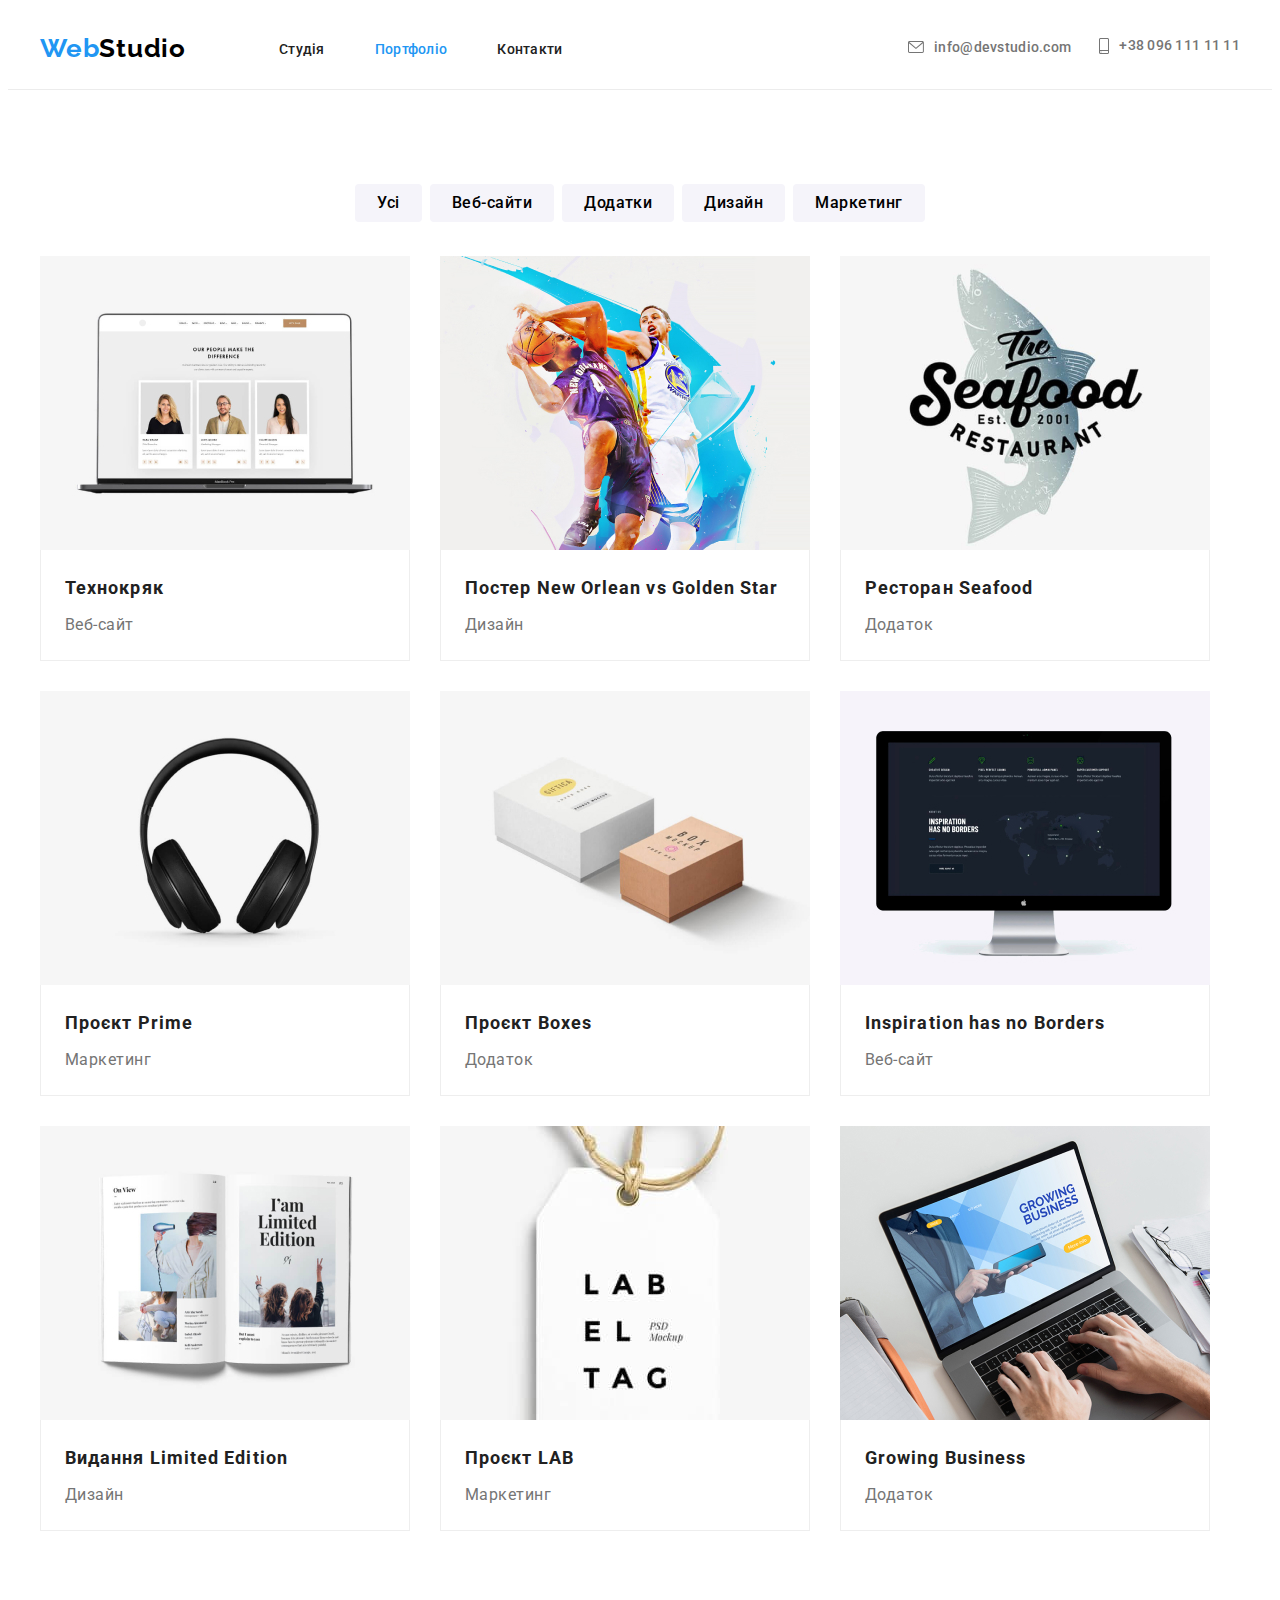
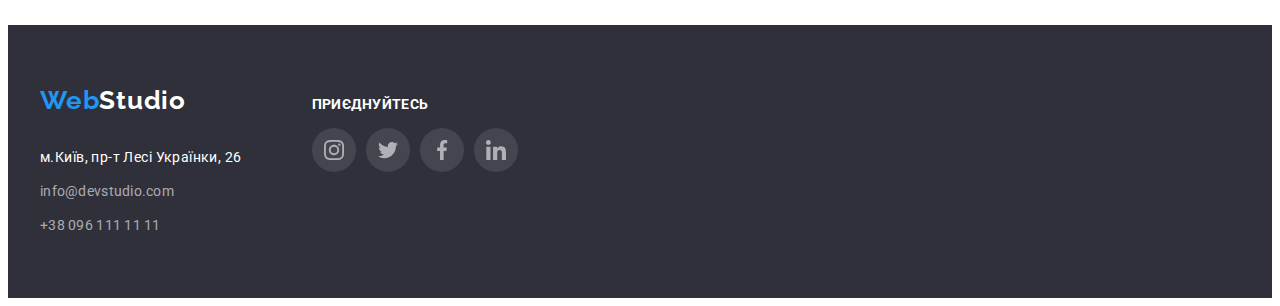
==== portfolio.html @ 796f9c54 "Clone HW#4" ====
<!DOCTYPE html>
<html lang="en">

<head>
  <meta charset="UTF-8" />
  <meta http-equiv="X-UA-Compatible" content="IE=edge" />
  <meta name="viewport" content="width=device-width, initial-scale=1.0" />
  <title>Portfolio</title>
  <link rel="preconnect" href="https://fonts.googleapis.com" />
  <link rel="preconnect" href="https://fonts.gstatic.com" crossorigin />
  <link href="https://fonts.googleapis.com/css2?family=Raleway:wght@700&family=Roboto:wght@400;500;700;900&display=swap"
    rel="stylesheet" />
  <link rel="stylesheet" href="https://cdnjs.cloudflare.com/ajax/libs/modern-normalize/1.1.0/modern-normalize.min.css"
    integrity="sha512-wpPYUAdjBVSE4KJnH1VR1HeZfpl1ub8YT/NKx4PuQ5NmX2tKuGu6U/JRp5y+Y8XG2tV+wKQpNHVUX03MfMFn9Q=="
    crossorigin="anonymous" referrerpolicy="no-referrer" />
  <link rel="stylesheet" href="./css/styles.css" />
</head>

<body>
  <!-- upper head-->
  <header class="header-portfolio">
    <div class="header-container container">
      <nav class="header-nav">
        <a class="link list-logo" href="./index.html" rel="nofollow noopener noreferrer"><span
            class="logo fpart">Web</span><span class="logo spart">Studio</span></a>
        <ul class="ul list-nav">
          <li><a class="link nav list-link" href="./index.html">Студія</a></li>
          <li>
            <a class="link nav current list-link" href="./portfolio.html"
              rel="nofollow noopener noreferrer">Портфоліо</a>
          </li>
          <li>
            <a class="link nav list-link" href="" rel="nofollow noopener noreferrer">Контакти</a>
          </li>
        </ul>
      </nav>
      <ul class="ul tel-list">
        <li>
          <a class="link tel-mail" href="mailto:info@devstudio.com"><svg class="mail-icon">
              <use href="./img/sprites.svg#icon-envelope">
              </use>
            </svg>info@devstudio.com</a>
        </li>
        <li>
          <a class="link tel-mail" href="tel:+380961111111"><svg class="tell-icon">
              <use href="./img/sprites.svg#icon-smartphone"></use>
            </svg>
            +38 096 111 11 11</a>
        </li>
      </ul>
    </div>
  </header>
  <main>
    <section class="portfolio">
      <div class="container">
        <h1 class="title">Portfolio</h1>
        <ul class="ul portfolio-nav">
          <li><button class="btn-second" type="button">Усі</button></li>
          <li><button class="btn-second" type="button">Веб-сайти</button></li>
          <li><button class="btn-second" type="button">Додатки</button></li>
          <li><button class="btn-second" type="button">Дизайн</button></li>
          <li><button class="btn-second" type="button">Маркетинг</button></li>
        </ul>
        <ul class="ul portfolio-list">
          <li class="portfolio-items">
            <img src="./img/techno.jpg" alt="Technokrats" />
            <div class="portfolio-content">
              <h3 class="item-title">Технокряк</h3>
              <p class="item-text">Веб-сайт</p>
            </div>
          </li>
          <li class="portfolio-items">
            <a href=""><img src="./img/poster.jpg" alt="Poster New Orlean vs Golden Star" /></a>
            <div class="portfolio-content">
              <h3 class="item-title">Постер New Orlean vs Golden Star</h3>
              <p class="item-text">Дизайн</p>
            </div>
          </li>
          <li class="portfolio-items">
            <a href=""><img src="./img/seefood.jpg" alt="Seafood restaurant" /></a>
            <div class="portfolio-content">
              <h3 class="item-title">Ресторан Seafood</h3>
              <p class="item-text">Додаток</p>
            </div>
          </li>
          <li class="portfolio-items">
            <a href=""><img src="./img/headphones.jpg" alt="Prime project" /></a>
            <div class="portfolio-content">
              <h3 class="item-title">Проєкт Prime</h3>
              <p class="item-text">Маркетинг</p>
            </div>
          </li>
          <li class="portfolio-items">
            <a href=""><img src="./img/boxes.jpg" alt="Boxes project" /></a>
            <div class="portfolio-content">
              <h3 class="item-title">Проєкт Boxes</h3>
              <p class="item-text">Додаток</p>
            </div>
          </li>
          <li class="portfolio-items">
            <a href=""><img src="./img/applepc.jpg" alt="Inspiration has no Borders" /></a>
            <div class="portfolio-content">
              <h3 class="item-title">Inspiration has no Borders</h3>
              <p class="item-text">Веб-сайт</p>
            </div>
          </li>
          <li class="portfolio-items">
            <a href=""><img src="./img/book.jpg" alt="Edition Limited Edition" /></a>
            <div class="portfolio-content">
              <h3 class="item-title">Видання Limited Edition</h3>
              <p class="item-text">Дизайн</p>
            </div>
          </li>
          <li class="portfolio-items">
            <a href=""><img src="./img/lab-one.jpg" alt="LAB project" /></a>
            <div class="portfolio-content">
              <h3 class="item-title">Проєкт LAB</h3>
              <p class="item-text">Маркетинг</p>
            </div>
          </li>
          <li class="portfolio-items">
            <a href=""><img src="./img/notebook.jpg" alt="Growing Business" /></a>
            <div class="portfolio-content">
              <h3 class="item-title">Growing Business</h3>
              <p class="item-text">Додаток</p>
            </div>
          </li>
        </ul>
      </div>
    </section>
  </main>
  <!-- footer nav -->
  <footer class="footer-page">
    <div class="container footer-container">
      <div>
        <a class="link footer-logo" href="./index.html" rel="nofollow noopener noreferrer"><span
            class="logo fpart">Web</span><span class="logo spart-two">Studio</span></a>
        <address class="adress">
          <ul class="ul">
            <li class="footer-item"><a href="https://goo.gl/maps/7EX5AYGq3iekq83L7" class="link nav-adress"
                target="_blank" rel="nofollow noopener noreferrer">м.Київ, пр-т Лесі Українки, 26</a>
            </li>
            <li class="footer-item">
              <a class="link nav footer-tel-mail" href="mailto:info@devstudio.com">info@devstudio.com</a>
            </li>
            <li class="footer-item">
              <a class="link nav footer-tel-mail" href="tel:+380961111111">+38 096 111 11 11</a>
            </li>
          </ul>
        </address>
      </div>
      <div>
        <p class="link-title">приєднуйтесь</p>
        <ul class="ul footer-link-container">
          <li class="footer-link-item"><a class="footer-link" href=""><svg class="footer-icon">
                <use href="./img/sprites.svg#icon-instagram-team"></use>
              </svg></a></li>
          <li class="footer-link-item"><a class="footer-link" href=""><svg class="footer-icon">
                <use href="./img/sprites.svg#icon-twitter-team"></use>
              </svg></a></li>
          <li class="footer-link-item"><a class="footer-link" href=""><svg class="footer-icon">
                <use href="./img/sprites.svg#icon-facebook-team"></use>
              </svg></a></li>
          <li class="footer-link-item"><a class="footer-link" href=""><svg class="footer-icon">
                <use href="./img/sprites.svg#icon-linkedin-team"></use>
              </svg></a></li>
      </div>
    </div>
  </footer>
</body>

</html>
---- css/styles.css ----
/*main css start*/
:root {
  --main-font-color: #212121;
  --secondary-font-color: #2196f3;
  --secondary-font-family: "Raleway", sans-serif;
  --bg-color: #ffffff;
  --color-telmail: #757575;
}
h1, h2, h3, p, ul, li{
  margin: 0;
  padding: 0;
}
body {
  font-family: "Roboto", sans-serif;
  color: var(--main-font-color);
  background-color: var(--bg-color);
  letter-spacing: 0.03em;
}
img{
  display: block;
  max-width: 100%;
  height: auto;
}
.container {
  padding: 0 15px;
  width: 1200px;
  margin: auto;
}
.ul {
  list-style: none;
}
/* main css end */

/* header start */
.header-portfolio{
  border-bottom: 1px solid #ECECEC;
}
.header-container{
  display: flex;
  align-items: center;
  justify-content: space-between;
}
.header-nav{
  display: flex;
  align-items: center;
}
.list-nav{
  display: flex;
  margin-left: 93px;
  gap: 50px;
}
.list-link{
  padding: 32px 0;
}
.list-logo{
  padding: 25px 0;
}
.tel-list{
  display: flex;
}
.logo {
  font-family: "Raleway";
  font-weight: 700;
  font-size: 26px;
  line-height: 1.19;
  letter-spacing: 0.03em;
}
.fpart {
  color: var(--secondary-font-color);
}
.spart {
  color: #000000;
}
.link {
  text-decoration: none;
}
.nav {
  font-weight: 500;
  font-size: 14px;
  line-height: 1.14;
  letter-spacing: 0.02em;
  color: var(--main-font-color);
}
.nav:hover,
.nav:focus {
  color: var(--secondary-font-color);
}
.current{
  color: var(--secondary-font-color);
}
.tel-mail {
  display: inline-flex;
  align-items: center;
  margin-left: 28px;
  font-weight: 500;
  font-size: 14px;
  line-height: 1.14;
  letter-spacing: 0.02em;
  color: var(--color-telmail);
}
.mail-icon{
  display: inline-flex;
  height: 12px;
  width: 16px;
  margin-right: 10px;
  fill: currentColor;
}
.tell-icon{
  display: inline-flex;
  height: 16px;
  width: 10px;
  margin-right: 10px;
  fill: currentColor;
}
.tel-mail:hover,
.tel-mail:focus {
  color: var(--secondary-font-color);
}
/* header end */

/* main start */
.head-section {
  max-width: 1600px;
  margin: auto;
  padding: 200px 0;
  background-color: var(--color-telmail);
  background-image: linear-gradient(to right, rgba(47, 48, 58, 0.4), rgba(47, 48, 58, 0.4)), url(../img/Hero.jpg);
  background-repeat: no-repeat;
  background-position: center;
  background-size: cover;
}
.head-title {
  margin-bottom: 45px;
  text-align: center;
  font-weight: 900;
  font-size: 44px;
  line-height: 1.36;
  text-align: center;
  letter-spacing: 0.06em;
  text-transform: uppercase;
  color: var(--bg-color);
}
.btn {
  min-width: 216px;
  min-height: 50px;
  border: 0;
  font-family: inherit;
  font-weight: 700;
  font-size: 16px;
  line-height: 1.87;
  display: flex;
  align-items: center;
  text-align: center;
  justify-content: center;
  letter-spacing: 0.06em;
  color: var(--bg-color);
  background: var(--secondary-font-color);
  box-shadow: 0px 4px 4px rgba(0, 0, 0, 0.15);
  border-radius: 4px;
  cursor: pointer;
}
.btn:hover,
.btn:focus,
.btn:active {
  background-color: #188ce8;
}
.btn-header{
  text-align: center;
  margin: auto;
}
.visually-hidden {
  position: absolute;
  width: 1px;
  height: 1px;
  margin: -1px;
  border: 0;
  padding: 0;
  white-space: nowrap;
  clip-path: inset(100%);
  clip: rect(0 0 0 0);
  overflow: hidden;
}
.feat-section,
.wwd {
  background-color: var(--bg-color);
}
/* Features start */
.feat-section{
  padding-top: 94px;
}
.feat-container{
  height: 250px;
}
.feat-ul{
  display: flex;
  gap:30px
}
.features-item{
  display: flex;
  justify-content: center;
  align-items: center;
  width: 270px;
  height: 120px;
  border-radius: 4px;
  background-color: #F5F4FA;
  margin-bottom: 30px;
}
.feat-icon{
  width: 70px;
  height: 70px;
}
.feat-item{
  flex-basis: calc((100% - 90px) / 4);
}
.feat-title {
  margin-bottom: 10px;
  font-weight: 700;
  font-size: 14px;
  line-height: 1.14;
  letter-spacing: 0.03em;
  text-transform: uppercase;
  color: var(--main-font-color);
}
.feat-text {
  font-weight: 400;
  font-size: 14px;
  line-height: 1.71;
  letter-spacing: 0.03em;
  color: var(--color-telmail);
}
/* Features end */
.wwd{
  padding: 94px 0;
}
.wwd-title {
  text-align: center;
  margin-bottom: 50px;
  font-weight: 700;
  font-size: 36px;
  line-height: 1.16;
  text-align: center;
  letter-spacing: 0.03em;
  color: var(--main-font-color);
}
.wwd-container{
  display: flex;
  gap:30px
}
/* Team */
.team-section {
  background-color: #f5f4fa;
  padding: 94px 0;
  max-width: 1600px;
  margin: auto;
}
.team-title {
  margin-bottom: 50px;
  font-weight: 700;
  font-size: 36px;
  line-height: 1.16;
  text-align: center;
  letter-spacing: 0.03em;
  color: var(--main-font-color);
}
.team-container{
  display: flex;
  gap: 30px;
}
.team-content{
  padding-top: 30px;
  padding-bottom: 30px;
}
.our-team {
  background-color: var(--bg-color);
  box-shadow: 0px 1px 3px rgba(0, 0, 0, 0.12), 0px 1px 1px rgba(0, 0, 0, 0.14),
    0px 2px 1px rgba(0, 0, 0, 0.2);
  border-radius: 0px 0px 4px 4px;
}
.name-team {
  margin-bottom: 10px;
  font-weight: 500;
  font-size: 16px;
  line-height: 1.18;
  text-align: center;
  letter-spacing: 0.03em;
  color: var(--main-font-color);
}
.post-team {
  font-weight: 400;
  font-size: 16px;
  line-height: 1.18;
  text-align: center;
  letter-spacing: 0.03em;
  color: var(--color-telmail);
}
.team-link-container{
  display: flex;
  gap: 10px;
  padding-top: 16px;
  justify-content: center;
  text-align: center;
}
.team-link:hover,
.team-link:focus{
  background-color: var(--secondary-font-color);
  border-radius: 45px;
  color: var(--bg-color);
}
.team-item{
  display: flex;
  justify-content: center;
  align-items: center;
}
.team-link{
  display: flex;
  justify-content: center;
  align-items: center;
  width: 44px;
  height: 44px;
  color: #afb1b8;
}
.team-icon{
  width: 20px;
  height: 20px;
  fill: currentColor
}
/* team end */
.clients{
  padding-bottom: 94px;
  padding-bottom: 94px;
}
.clients-title{
  margin-top: 94px;
  margin-bottom: 50px;
  font-weight: 700;
  font-size: 36px;
  line-height: 1.16;
  text-align: center;
  letter-spacing: 0.03em;
  color: var(--main-font-color);
}
.clients-container{
  display: flex;
  gap: 30px;
  align-items: center;
  justify-content: center;
}
.item-clients{
  display: flex;
  width: 170px;
  height: 92px;
  align-items: center;
  justify-content: center;
  border: 1px solid #afb1b8;
  border-radius: 4px;
  color: #afb1b8;
  cursor: pointer;
}
.clients-icon{
  display: inline-flex;
  fill: currentColor;
  width: 106px;
  height: 60px;
}
.item-clients:hover,
.item-clients:focus{
  color: var(--secondary-font-color);
  border-color: var(--secondary-font-color);
}
/* footer start */
.footer-page {
  margin: auto;
  max-width: 1600px;
  padding-top: 60px;
  padding-bottom: 60px;
  background-color: #2f303a;
}
.footer-logo{
  display: block;
  margin-bottom: 30px;
}
.footer-item{
  margin-top: 10px;
  font-family: inherit;
}
.nav-adress {
  font-style: normal;
  font-weight: 400;
  font-size: 14px;
  line-height: 1.71;
  letter-spacing: 0.03em;
  color: var(--bg-color);
}
.nav-adress:hover,
.nav-adress:focus {
  color: var(--secondary-font-color);
}
.footer-tel-mail {
  font-weight: 400;
  font-size: 14px;
  line-height: 1.71;
  color: rgba(255, 255, 255, 0.6);
}
.spart-two {
  color: #ffffff;
}
.adress{
  font-style: normal;
}
.footer-container{
  display: flex;
  gap: 70px;
  align-items: baseline;
}
.link-title{
    font-family: 'Roboto';
    font-style: normal;
    font-weight: 700;
    font-size: 14px;
    line-height: 16px;
    letter-spacing: 0.03em;
    text-transform: uppercase;
    color: #FFFFFF;
}
.footer-link-container {
  display: flex;
  gap: 10px;
  padding-top: 16px;
  justify-content: center;
  text-align: center;
}
.footer-link:hover,
.footer-link:focus {
  background-color: var(--secondary-font-color);
  border-radius: 45px;
  color: var(--bg-color);
}

.footer-link-item {
  display: flex;
  justify-content: center;
  align-items: center;
}

.footer-link {
  display: flex;
  justify-content: center;
  align-items: center;
  width: 44px;
  height: 44px;
  color: #afb1b8;
  background-color: rgba(255, 255, 255, 0.1);
  border-radius: 45px;
}

.footer-icon {
  width: 20px;
  height: 20px;
  fill: currentColor
}
/* footer end */

/* portfolio */
.title{
  position: absolute;
  width: 1px;
  height: 1px;
  margin: -1px;
  border: 0;
  padding: 0;
  white-space: nowrap;
  clip-path: inset(100%);
  clip: rect(0 0 0 0);
  overflow: hidden;
}
.btn-second {
  padding: 6px 22px;
  border: 0;
  border-radius: 4px;
  border: 0;
  font-family: inherit;
  font-weight: 500;
  font-size: 16px;
  line-height: 1.62;
  text-align: center;
  letter-spacing: 0.03em;
  background-color: #f5f4fa;
  cursor: pointer;
  box-shadow: ;
}
.btn-second:hover,
.btn-second:focus,
.btn-second:active {
  background-color: var(--secondary-font-color);
  color: var(--bg-color);
  box-shadow: 0px 3px 1px rgba(0, 0, 0, 0.1), 0px 1px 2px rgba(0, 0, 0, 0.08), 0px 2px 2px rgba(0, 0, 0, 0.12);
}
.li-items {
  background: #ffffff;
  width: 368px;
}
.portfolio-items:hover,
.portfolio-items:focus{
  box-shadow: 0px 1px 1px rgba(0, 0, 0, 0.12), 0px 4px 4px rgba(0, 0, 0, 0.06), 1px 4px 6px rgba(0, 0, 0, 0.16);
}
.item-title {
  font-weight: 700;
  font-size: 18px;
  line-height: 2;
  letter-spacing: 0.06em;
  color: var(--main-font-color);
}
.item-text {
  margin-top: 4px;
  font-weight: 400;
  font-size: 16px;
  line-height: 30px;
  letter-spacing: 0.03em;
  color: #757575;
}
.portfolio-nav{
  display: flex;
  justify-content: center;
  gap: 8px;
}
.portfolio-list{
  display: flex;
  margin-top: 34px;
  gap:30px;
  flex-wrap: wrap;
}
.portfolio-content{
  border: 1px solid #eeeeee;
  border-top: none;
  padding-top: 20px;
  padding-bottom: 20px;
  padding-left: 24px;
}
.portfolio{
  padding: 94px 0;
}
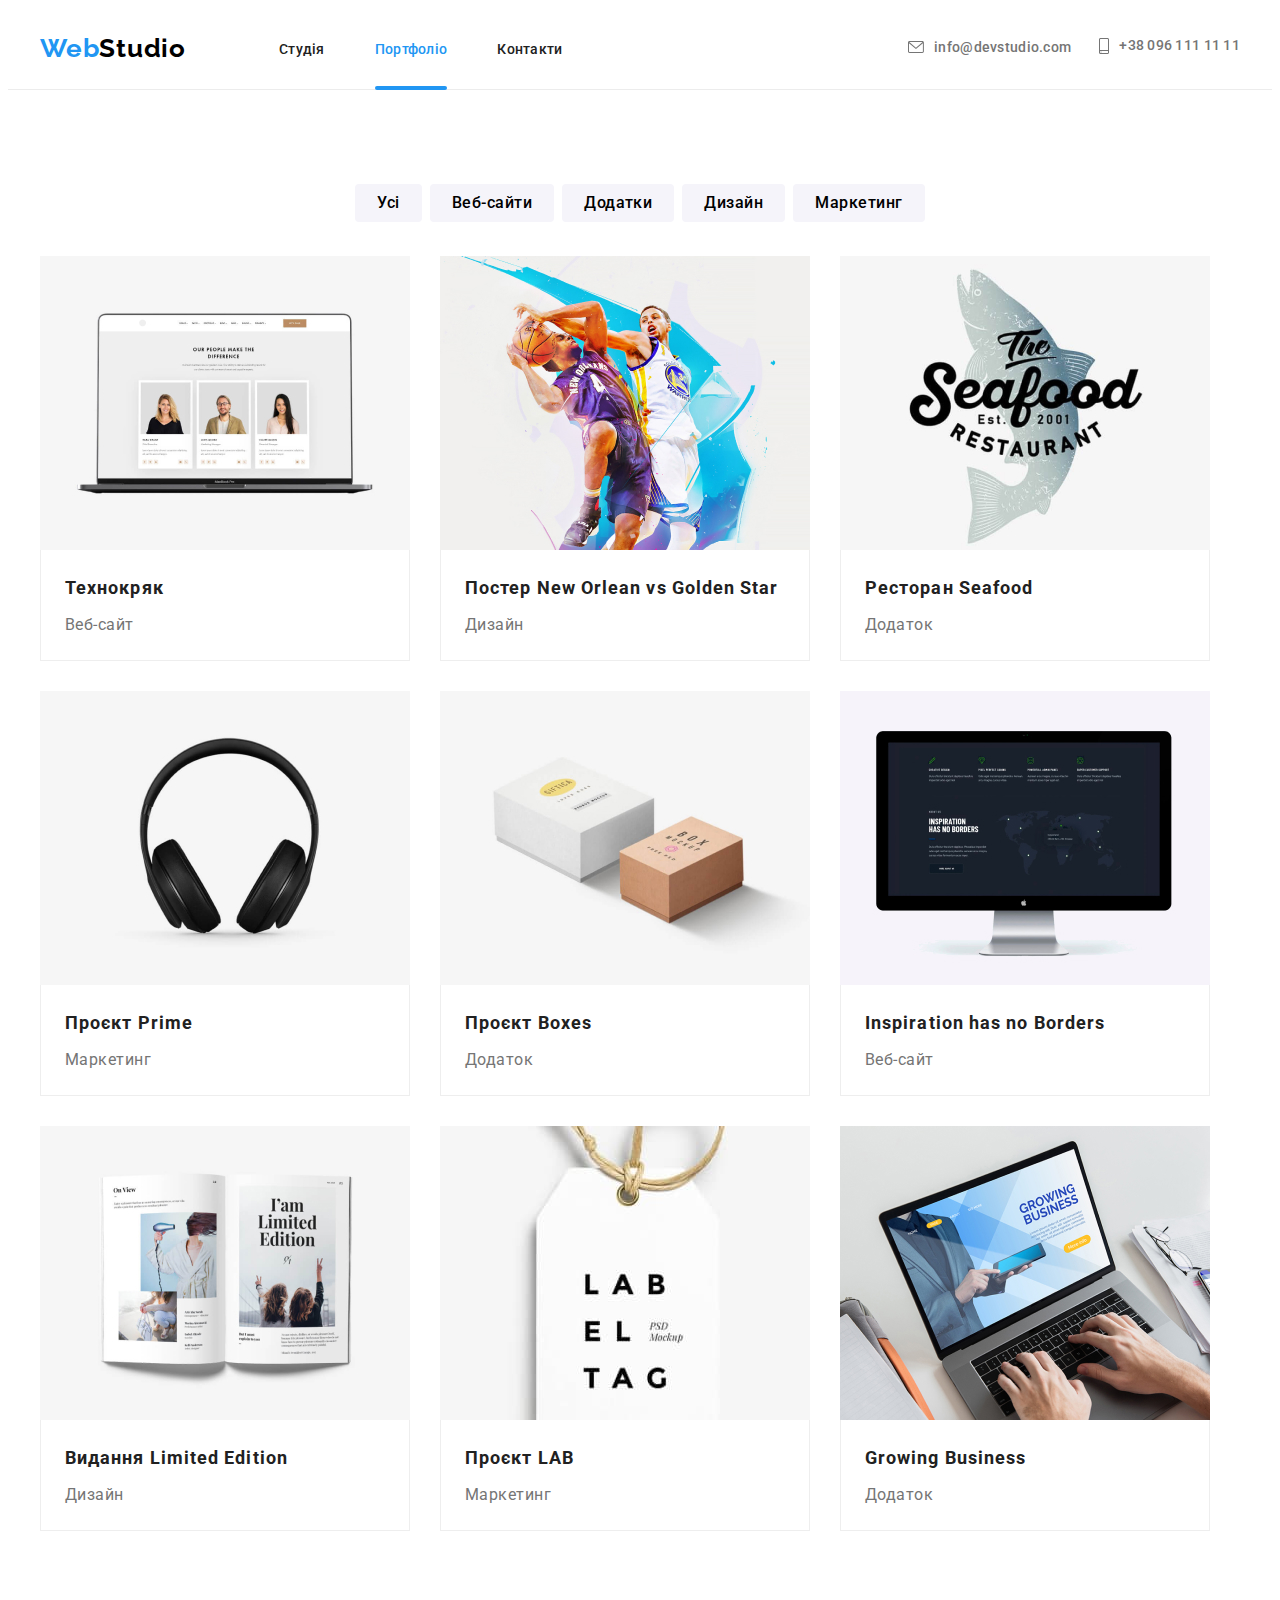
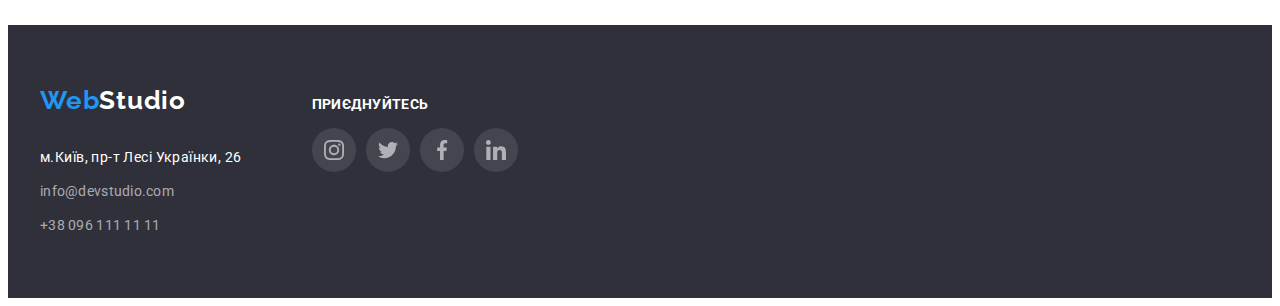
==== commit d0bed5de: "Studio page" ====
--- a/portfolio.html
+++ b/portfolio.html
@@ -24,18 +24,18 @@
         <a class="link list-logo" href="./index.html" rel="nofollow noopener noreferrer"><span
             class="logo fpart">Web</span><span class="logo spart">Studio</span></a>
         <ul class="ul list-nav">
-          <li><a class="link nav list-link" href="./index.html">Студія</a></li>
-          <li>
+          <li class="list-nav-link"><a class="link nav list-link" href="./index.html">Студія</a></li>
+          <li class="list-nav-link">
             <a class="link nav current list-link" href="./portfolio.html"
               rel="nofollow noopener noreferrer">Портфоліо</a>
           </li>
-          <li>
+          <li class="list-nav-link">
             <a class="link nav list-link" href="" rel="nofollow noopener noreferrer">Контакти</a>
           </li>
         </ul>
       </nav>
       <ul class="ul tel-list">
-        <li>
+        <li class="list-nav-link">
           <a class="link tel-mail" href="mailto:info@devstudio.com"><svg class="mail-icon">
               <use href="./img/sprites.svg#icon-envelope">
               </use>
--- a/css/styles.css
+++ b/css/styles.css
@@ -85,8 +85,31 @@
 .nav:focus {
   color: var(--secondary-font-color);
 }
+.list-nav-link{
+  position: relative;
+}
 .current{
   color: var(--secondary-font-color);
+}
+.list-link::after{
+  content: '';
+  display: block;
+  position: absolute;
+  left: 0;
+  bottom: -170%;
+  width: 100%;
+  height: 4px;
+  background: #2196F3;
+  border-radius: 2px;
+  opacity: 0;
+  transform: scaleX(0.3);
+  transition: opacity 250ms cubic-bezier(0.4, 0, 0.2, 1), transform 250ms cubic-bezier(0.4, 0, 0.2, 1);
+}
+.list-link.current::after,
+.list-link:hover::after,
+.list-link:focus::after{
+  opacity: 1;
+  transform: scaleX(1);
 }
 .tel-mail {
   display: inline-flex;
@@ -245,6 +268,25 @@
 .wwd-container{
   display: flex;
   gap:30px
+}
+.wwd-item{
+  position: relative;
+}
+.wwd-description{
+  position: absolute;
+  bottom: 0;
+  left: 0;
+  right: 0;
+  pointer-events: none;
+  font-weight: 700;
+  font-size: 14px;
+  line-height: 1.14;
+  text-align: center;
+  letter-spacing: 0.03em;
+  text-transform: uppercase;
+  color: #FFFFFF;
+  padding: 27px 0;
+  background: rgba(47, 48, 58, 0.8);
 }
 /* Team */
 .team-section {
